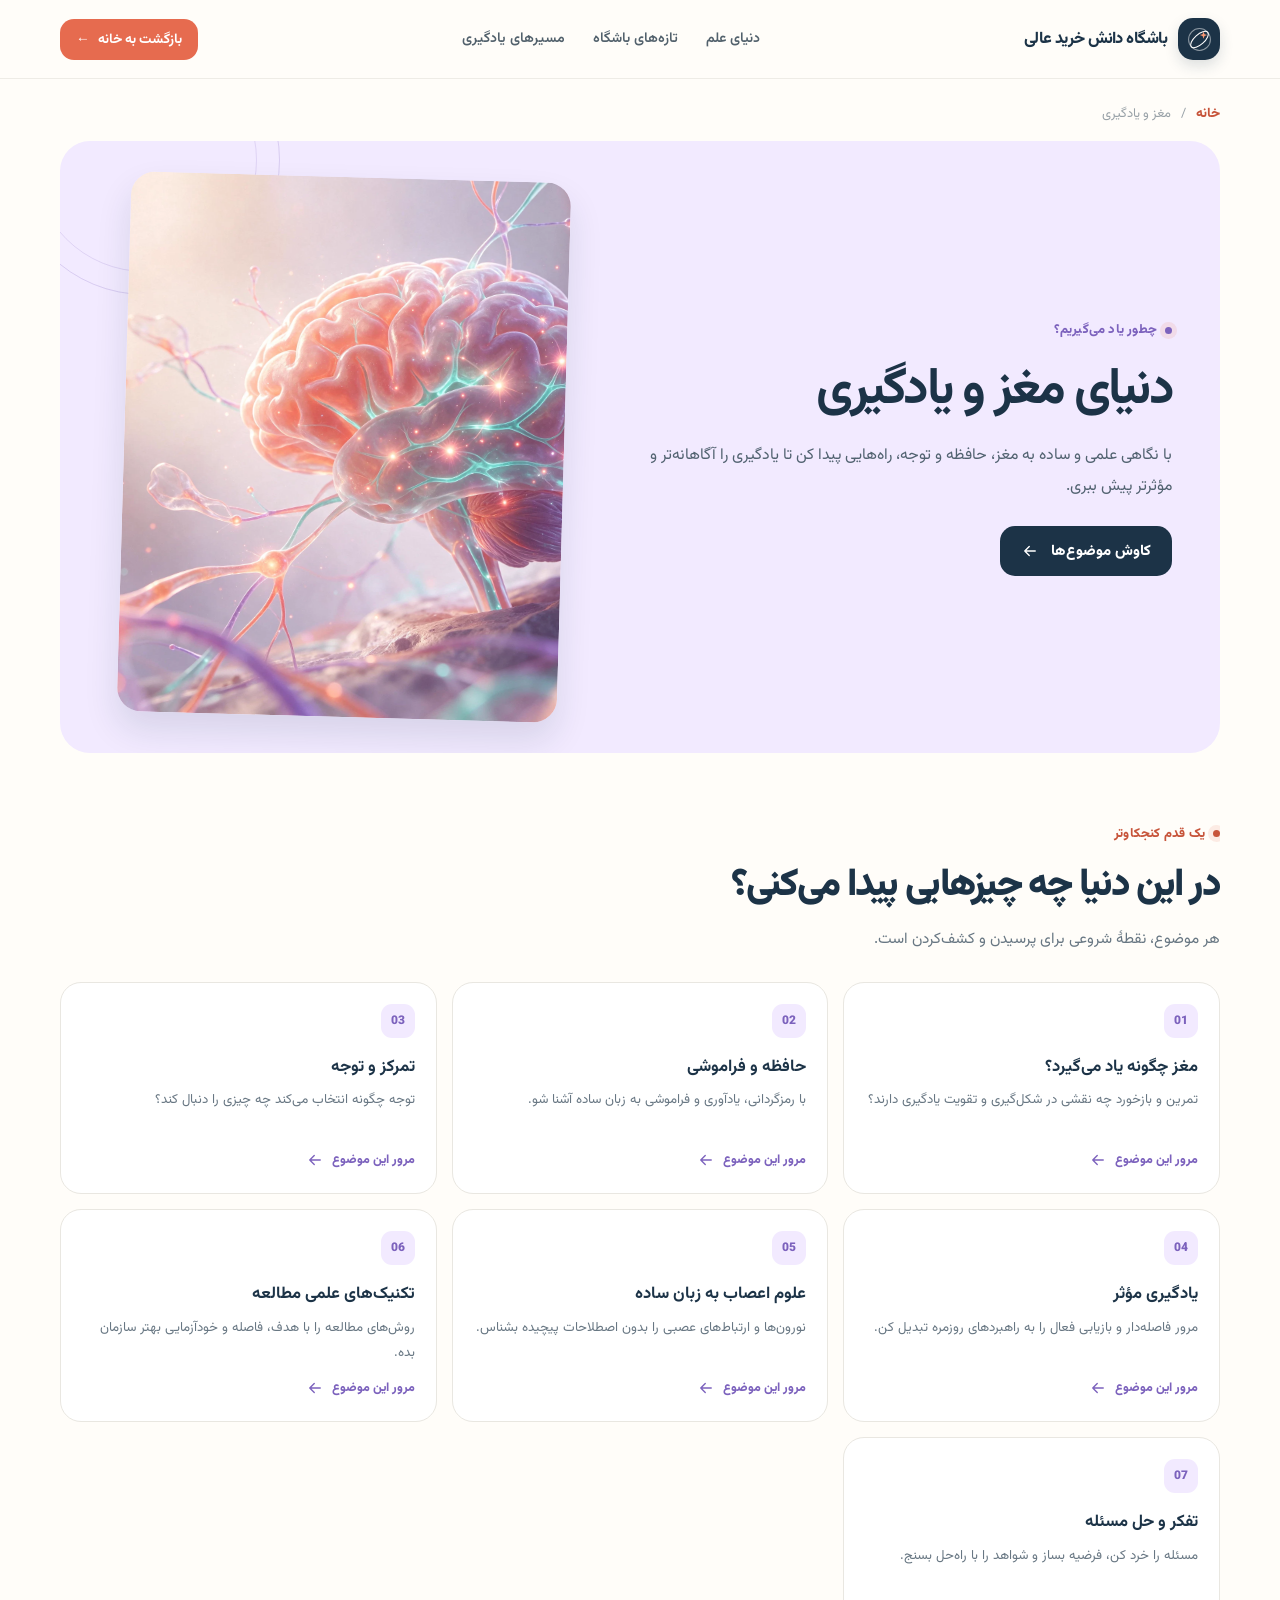
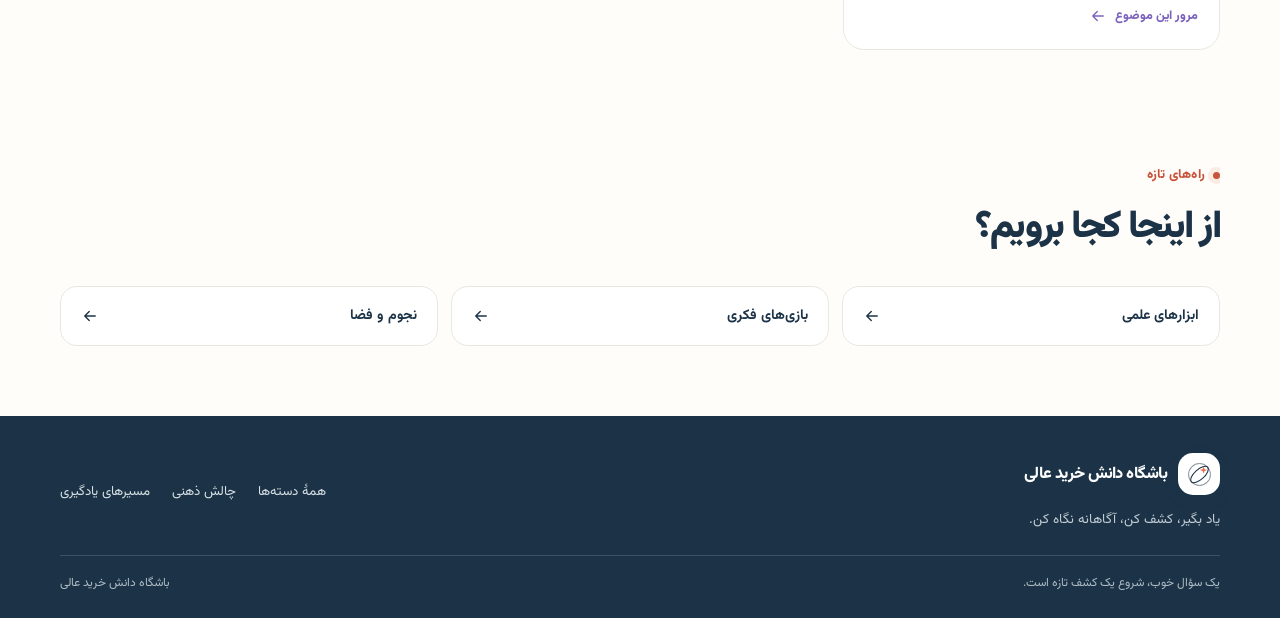
==== categories/brain/index.html @ 3300c73f "Add three educational folders" ====
<!doctype html>
<html lang="fa" dir="rtl"><head><meta charset="utf-8"><meta name="viewport" content="width=device-width, initial-scale=1"><meta name="theme-color" content="#fffdf9"><title>دنیای مغز و یادگیری | باشگاه دانش خرید عالی</title><meta name="description" content="مغز چگونه یاد می‌گیرد؟ در این مسیر با حافظه، تمرکز، علوم اعصاب ساده و روش‌های علمی مطالعه و حل مسئله آشنا شو."><meta name="keywords" content="مغز و یادگیری, حافظه, تمرکز, علوم اعصاب, مطالعه مؤثر"><link rel="canonical" href="https://kharideali.github.io/danesh-club/categories/brain/"><meta property="og:type" content="article"><meta property="og:title" content="دنیای مغز و یادگیری | باشگاه دانش خرید عالی"><meta property="og:description" content="از حافظه و توجه تا راه‌هایی برای یادگیری مؤثرتر."><meta property="og:site_name" content="باشگاه دانش خرید عالی"><meta property="og:url" content="https://kharideali.github.io/danesh-club/categories/brain/"><meta name="twitter:card" content="summary_large_image"><link rel="icon" type="image/svg+xml" href="../../public/favicon.svg"><link rel="preconnect" href="https://fonts.googleapis.com"><link rel="preconnect" href="https://fonts.gstatic.com" crossorigin><link rel="stylesheet" href="../../styles.css"><meta property="og:image" content="https://kharideali.github.io/danesh-club/assets/images/hero-exploration.webp"><meta property="og:image:alt" content="تصویرسازی دنیای علمی و اکتشاف"><meta property="og:image:width" content="1920"><meta property="og:image:height" content="1440"></head>
<body data-page="category" data-category="brain" data-base="../.."><a class="skip-link" href="#main">رفتن به محتوای اصلی</a><header class="site-header"><div class="wrap header-inner"><a class="brand" href="../../" aria-label="صفحهٔ اصلی باشگاه"><span class="brand-mark" aria-hidden="true"><svg viewBox="0 0 40 40" fill="none"><circle cx="20" cy="20" r="16.2" stroke="white" stroke-opacity=".5" stroke-width="1.5"/><ellipse cx="20" cy="20" rx="7.4" ry="16.2" transform="rotate(48 20 20)" stroke="white" stroke-width="1.5"/><path d="m26 8 1.4 4.1 4.1 1.4-4.1 1.4L26 19l-1.4-4.1-4.1-1.4 4.1-1.4L26 8Z" fill="#FF9B75"/></svg></span><span class="brand-name">باشگاه دانش خرید عالی</span></a><button class="menu-toggle" type="button" aria-label="بازکردن منو" aria-expanded="false" aria-controls="primary-nav"><svg viewBox="0 0 24 24" fill="none"><path d="M4 7h16M4 12h16M4 17h16" stroke="currentColor" stroke-width="1.8" stroke-linecap="round"/></svg></button><nav class="primary-nav" id="primary-nav" aria-label="منوی اصلی"><a href="../../#worlds">دنیای علم</a><a href="../../#latest">تازه‌های باشگاه</a><a href="../../#paths">مسیرهای یادگیری</a></nav><a class="header-cta" href="../../#worlds">بازگشت به خانه <span aria-hidden="true">←</span></a></div></header>
<main id="main" class="wrap category-layout"><div id="category-view"><div class="breadcrumbs"><a href="../../" class="text-link">خانه</a><span>/</span><span>دنیای مغز و یادگیری</span></div><section class="category-hero" style="--category-tone:#f2eaff;--category-accent:#7c62bd"><div class="category-copy"><span class="eyebrow">چطور یاد می‌گیریم؟</span><h1>دنیای مغز و یادگیری</h1><p>با نگاهی علمی و ساده به مغز، حافظه و توجه، راه‌هایی پیدا کن تا یادگیری را آگاهانه‌تر و مؤثرتر پیش ببری.</p><a class="button button-dark" href="#topics">کاوش موضوع‌ها <span aria-hidden="true">←</span></a></div><div class="category-art"><img src="../../assets/images/brain-learning.webp" alt="تصویر علمی مغز و ارتباط‌های عصبی" width="720" height="540"></div></section><section class="topic-section" id="topics"><div class="section-title"><span class="eyebrow">موضوع‌های این دنیا</span><h2>به مغزت فرصت پرسیدن بده</h2></div><div class="fallback-topics"><a href="#how-brain-learns">مغز چگونه یاد می‌گیرد؟</a><a href="#memory">حافظه و فراموشی</a><a href="#focus">تمرکز و توجه</a><a href="#effective-learning">یادگیری مؤثر</a><a href="#neuroscience">علوم اعصاب به زبان ساده</a><a href="#study-techniques">تکنیک‌های علمی مطالعه</a><a href="#problem-solving">تفکر و حل مسئله</a></div></section></div></main>
<footer class="footer"><div class="wrap"><div class="footer-main"><div><a class="brand" href="../../"><span class="brand-mark" aria-hidden="true"><svg viewBox="0 0 40 40" fill="none"><circle cx="20" cy="20" r="16.2" stroke="#1c3347" stroke-opacity=".5" stroke-width="1.5"/><ellipse cx="20" cy="20" rx="7.4" ry="16.2" transform="rotate(48 20 20)" stroke="#1c3347" stroke-width="1.5"/><path d="m26 8 1.4 4.1 4.1 1.4-4.1 1.4L26 19l-1.4-4.1-4.1-1.4 4.1-1.4L26 8Z" fill="#e66b4f"/></svg></span><span class="brand-name">باشگاه دانش خرید عالی</span></a><p class="footer-tagline">یاد بگیر، کشف کن، آگاهانه نگاه کن.</p></div><nav class="footer-nav" aria-label="پیوندهای باشگاه"><a href="../../#worlds">همهٔ دسته‌ها</a><a href="../../#challenge">چالش ذهنی</a><a href="../../#paths">مسیرهای یادگیری</a></nav></div><div class="footer-bottom"><span>یک سؤال خوب، شروع یک کشف تازه است.</span><span>باشگاه دانش خرید عالی</span></div></div></footer><script src="../../content.js" defer></script><script src="../../app.js" defer></script></body></html>
---- styles.css ----
@import url('https://fonts.googleapis.com/css2?family=Vazirmatn:wght@400;500;600;700;800;900&display=swap');

:root {
  font-family: 'Vazirmatn', Tahoma, sans-serif;
  color: #1c3347;
  background: #fffdf9;
  font-synthesis: none;
  text-rendering: optimizeLegibility;
  --ink: #1c3347;
  --muted: #687783;
  --paper: #fffdf9;
  --coral: #e66b4f;
  --coral-dark: #c7543a;
  --line: #e9e7e1;
  --soft: #f6f3ed;
  --radius-xl: 34px;
  --radius-lg: 25px;
  --shadow: 0 18px 46px rgba(36, 50, 61, .08);
}
* { box-sizing: border-box; }
html { scroll-behavior: smooth; scroll-padding-top: 96px; }
body { margin: 0; min-width: 320px; direction: rtl; background: var(--paper); color: var(--ink); font-family: 'Vazirmatn', Tahoma, sans-serif; }
body, button, a { -webkit-tap-highlight-color: transparent; }
a { color: inherit; text-decoration: none; }
button { font: inherit; }
img { display: block; max-width: 100%; }
svg { width: 1.1em; height: 1.1em; }
:focus-visible { outline: 3px solid #3175a8; outline-offset: 4px; border-radius: 7px; }
.skip-link { position: absolute; z-index: 50; top: 8px; right: 8px; padding: 10px 16px; transform: translateY(-150%); color: white; background: var(--ink); border-radius: 12px; }
.skip-link:focus { transform: translateY(0); }
.wrap { width: min(1160px, calc(100% - 48px)); margin-inline: auto; }
.site-header { position: sticky; z-index: 30; top: 0; border-bottom: 1px solid rgba(233, 231, 225, .75); background: rgba(255, 253, 249, .92); backdrop-filter: blur(16px); }
.header-inner { height: 78px; display: flex; align-items: center; justify-content: space-between; gap: 28px; }
.brand { display: inline-flex; align-items: center; gap: 11px; font-weight: 800; letter-spacing: -.035em; white-space: nowrap; }
.brand-name { font-size: 1.02rem; }
.brand-mark { width: 42px; height: 42px; flex: 0 0 42px; display: grid; place-items: center; color: white; background: var(--ink); border-radius: 15px; box-shadow: 0 6px 14px rgba(28, 51, 71, .15); }
.brand-mark svg { width: 27px; height: 27px; }
.primary-nav { display: flex; align-items: center; gap: clamp(16px, 2.2vw, 31px); color: #52616c; font-size: .88rem; font-weight: 600; }
.primary-nav a { transition: color .18s ease; }
.primary-nav a:hover { color: var(--coral-dark); }
.header-cta { display: inline-flex; align-items: center; gap: 8px; padding: 10px 16px; color: white; background: var(--coral); border-radius: 14px; font-size: .86rem; font-weight: 700; transition: background .2s ease, transform .2s ease; }
.header-cta:hover { background: var(--coral-dark); transform: translateY(-2px); }
.menu-toggle { display: none; width: 43px; height: 43px; border: 1px solid var(--line); border-radius: 14px; color: var(--ink); background: white; cursor: pointer; }
.menu-toggle svg { width: 22px; height: 22px; }
main { overflow: clip; }
.hero { position: relative; display: grid; grid-template-columns: 1.05fr .95fr; align-items: center; min-height: 510px; margin-top: 28px; overflow: hidden; border-radius: var(--radius-xl); background: #f9eee6; isolation: isolate; }
.hero-copy { position: relative; z-index: 2; padding: 66px 68px 72px 22px; }
.eyebrow { display: inline-flex; align-items: center; gap: 8px; color: var(--coral-dark); font-size: .81rem; font-weight: 800; letter-spacing: .015em; }
.eyebrow::before { content: ''; width: 7px; height: 7px; background: currentColor; border-radius: 50%; box-shadow: 0 0 0 5px rgba(230, 107, 79, .12); }
.hero h1 { max-width: 570px; margin: 19px 0 17px; font-size: clamp(2.6rem, 5vw, 4.5rem); line-height: 1.3; letter-spacing: -.055em; font-weight: 900; }
.hero h1 span { color: var(--coral-dark); white-space: nowrap; }
.hero-copy > p { max-width: 510px; margin: 0; color: #596b76; font-size: 1.07rem; line-height: 2.05; }
.hero-actions { display: flex; flex-wrap: wrap; align-items: center; gap: 18px; margin-top: 29px; }
.button { display: inline-flex; align-items: center; justify-content: center; gap: 12px; min-height: 50px; padding: 0 21px; border: 0; border-radius: 15px; cursor: pointer; font-weight: 800; font-size: .93rem; transition: background .2s ease, transform .2s ease, box-shadow .2s ease; }
.button:hover { transform: translateY(-2px); }
.button-primary { color: white; background: var(--coral); box-shadow: 0 9px 19px rgba(230, 107, 79, .2); }
.button-primary:hover { background: var(--coral-dark); box-shadow: 0 12px 22px rgba(230, 107, 79, .24); }
.button-dark { color: white; background: var(--ink); }
.button-dark:hover { background: #2b4c67; }
.button svg, .text-link svg, .header-cta svg, .guide-go svg, .related-link svg { width: 18px; height: 18px; }
.plain-link { display: inline-flex; align-items: center; gap: 8px; color: var(--ink); font-size: .9rem; font-weight: 700; }
.plain-link:hover { color: var(--coral-dark); }
.hero-visual { position: relative; align-self: stretch; min-height: 450px; display: grid; place-items: center; }
.hero-image-wrap { position: relative; z-index: 1; width: min(94%, 535px); border-radius: 30px; overflow: hidden; transform: rotate(-2deg); box-shadow: 0 24px 46px rgba(58, 48, 43, .15); }
.hero-image-wrap img { width: 100%; aspect-ratio: 4 / 3; object-fit: cover; }
.hero-halo { position: absolute; width: 350px; height: 350px; border: 1px solid rgba(230, 107, 79, .24); border-radius: 50%; top: 11%; right: 16%; }
.hero-halo::after { content: ''; position: absolute; inset: 28px; border: 1px dashed rgba(230, 107, 79, .24); border-radius: 50%; }
.hero-note { position: absolute; z-index: 3; padding: 11px 15px; border: 1px solid rgba(28, 51, 71, .05); border-radius: 14px; background: white; box-shadow: 0 10px 24px rgba(28, 51, 71, .1); color: var(--ink); font-size: .78rem; font-weight: 800; }
.hero-note-one { top: 13%; right: 7%; transform: rotate(4deg); }
.hero-note-two { bottom: 12%; left: 3%; transform: rotate(-4deg); }
.hero-note-mark { display: inline-grid; width: 20px; height: 20px; place-items: center; margin-left: 7px; border-radius: 7px; color: var(--coral-dark); background: #fff0e9; vertical-align: middle; }
.audience-strip { display: flex; align-items: center; justify-content: center; flex-wrap: wrap; gap: 12px 30px; padding: 23px 12px; color: #63727b; font-size: .83rem; }
.audience-strip strong { color: var(--ink); }
.audience-item { display: inline-flex; align-items: center; gap: 9px; }
.audience-dot { width: 8px; height: 8px; border-radius: 50%; background: var(--coral); }
.section { padding: 74px 0; }
.section-head { display: flex; align-items: end; justify-content: space-between; gap: 28px; margin-bottom: 31px; }
.section-head h2, .section-title h2 { margin: 11px 0 0; font-size: clamp(1.75rem, 3vw, 2.55rem); letter-spacing: -.045em; line-height: 1.55; font-weight: 900; }
.section-head p, .section-title > p { margin: 8px 0 0; color: var(--muted); font-size: .96rem; line-height: 1.9; }
.section-link { display: inline-flex; align-items: center; gap: 8px; padding-bottom: 6px; color: var(--coral-dark); font-size: .88rem; font-weight: 800; white-space: nowrap; }
.worlds-grid { display: grid; grid-template-columns: repeat(6, minmax(0, 1fr)); gap: 19px; }
.world-card { --tone: #f4f0e8; --accent: #e66b4f; position: relative; grid-column: span 2; display: flex; flex-direction: column; min-width: 0; overflow: hidden; border: 1px solid rgba(28, 51, 71, .075); border-radius: var(--radius-lg); background: white; box-shadow: 0 10px 30px rgba(28, 51, 71, .035); transition: transform .25s ease, box-shadow .25s ease, border-color .25s ease; }
.world-card:nth-child(4), .world-card:nth-child(5) { grid-column: span 3; }
.world-card:hover { transform: translateY(-6px); border-color: color-mix(in srgb, var(--accent) 40%, white); box-shadow: 0 20px 44px rgba(28, 51, 71, .1); }
.world-image { position: relative; overflow: hidden; background: var(--tone); }
.world-image img { width: 100%; aspect-ratio: 1.72 / 1; object-fit: cover; transition: transform .45s cubic-bezier(.2,.8,.2,1); }
.world-card:hover .world-image img { transform: scale(1.035); }
.world-image::after { content: ''; position: absolute; inset: 0; background: linear-gradient(180deg, transparent 70%, rgba(20, 35, 48, .12)); pointer-events: none; }
.world-body { display: flex; flex: 1; flex-direction: column; padding: 22px 23px 20px; }
.card-kicker { color: var(--accent); font-size: .77rem; font-weight: 800; }
.world-body h3 { margin: 8px 0 8px; font-size: 1.23rem; line-height: 1.5; letter-spacing: -.02em; }
.world-body p { margin: 0; color: var(--muted); font-size: .9rem; line-height: 1.9; }
.world-enter { display: flex; align-items: center; justify-content: space-between; gap: 10px; margin-top: auto; padding-top: 21px; color: var(--accent); font-size: .85rem; font-weight: 800; }
.world-enter svg { width: 18px; height: 18px; transition: transform .2s ease; }
.world-card:hover .world-enter svg { transform: translateX(-4px); }
.news-section { background: #f7f5ef; }
.news-grid { display: grid; grid-template-columns: repeat(3, minmax(0, 1fr)); gap: 18px; }
.news-card { display: flex; flex-direction: column; min-height: 235px; padding: 24px; border: 1px solid #ece9e1; border-radius: 22px; background: white; transition: transform .22s ease, box-shadow .22s ease; }
.news-card:hover { transform: translateY(-4px); box-shadow: var(--shadow); }
.news-meta { display: flex; align-items: center; justify-content: space-between; gap: 10px; color: var(--muted); font-size: .75rem; }
.news-type { padding: 6px 10px; border-radius: 9px; color: var(--coral-dark); background: #fff0e9; font-weight: 800; }
.news-card h3 { margin: 19px 0 8px; font-size: 1.18rem; line-height: 1.5; }
.news-card p { margin: 0; color: var(--muted); font-size: .87rem; line-height: 1.9; }
.news-card .text-link { margin-top: auto; padding-top: 21px; }
.text-link { display: inline-flex; align-items: center; gap: 8px; color: var(--coral-dark); font-size: .84rem; font-weight: 800; }
.text-link:hover { text-decoration: underline; text-underline-offset: 4px; }
.discover-grid { display: grid; grid-template-columns: 1.15fr .85fr; gap: 19px; }
.discover-feature { position: relative; display: flex; min-height: 310px; flex-direction: column; justify-content: end; overflow: hidden; padding: 31px; border-radius: var(--radius-lg); background: #e8edff; }
.discover-feature::before, .discover-feature::after { content: ''; position: absolute; border: 1px solid rgba(81, 103, 189, .15); border-radius: 50%; pointer-events: none; }
.discover-feature::before { width: 260px; height: 260px; top: -70px; left: -50px; }
.discover-feature::after { width: 190px; height: 190px; top: -34px; left: -15px; }
.discover-feature > * { position: relative; z-index: 1; }
.discover-feature h3 { max-width: 470px; margin: 13px 0 9px; font-size: 1.55rem; line-height: 1.55; }
.discover-feature p { max-width: 450px; margin: 0; color: #536176; line-height: 1.9; }
.discover-feature .text-link { margin-top: 23px; }
.discover-list { display: grid; gap: 14px; }
.discover-item { display: flex; align-items: center; gap: 17px; padding: 18px; border: 1px solid var(--line); border-radius: 20px; background: white; transition: transform .2s ease, border-color .2s ease; }
.discover-item:hover { transform: translateX(-4px); border-color: #d4dce7; }
.discover-icon { width: 48px; height: 48px; flex: 0 0 48px; display: grid; place-items: center; border-radius: 15px; color: var(--coral-dark); background: #fff0e9; }
.discover-icon svg { width: 23px; height: 23px; }
.discover-copy { flex: 1; }
.discover-copy strong { display: block; font-size: .95rem; }
.discover-copy span { display: block; margin-top: 3px; color: var(--muted); font-size: .8rem; }
.discover-arrow { color: #83909a; }
.facts-section { padding: 65px 0 77px; background: #fbf9f5; }
.facts-grid { display: grid; grid-template-columns: repeat(3, minmax(0, 1fr)); gap: 16px; }
.fact-card { min-height: 220px; padding: 23px; border-radius: 22px; background: var(--fact-tone, white); }
.fact-tag { display: inline-flex; padding: 6px 11px; border-radius: 10px; color: var(--fact-accent, var(--coral-dark)); background: rgba(255,255,255,.75); font-size: .75rem; font-weight: 800; }
.fact-card h3 { margin: 18px 0 8px; font-size: 1.12rem; }
.fact-card p { margin: 0; color: #536271; font-size: .87rem; line-height: 1.95; }
.challenge-section { padding: 80px 0; }
.challenge-box { position: relative; display: grid; grid-template-columns: 1fr auto; align-items: center; gap: 30px; padding: 40px 45px; overflow: hidden; border-radius: var(--radius-xl); background: #fff1cd; }
.challenge-box::after { content: '?'; position: absolute; left: 6%; top: -38px; color: rgba(195, 137, 38, .09); font-family: Georgia, serif; font-size: 260px; font-weight: 700; line-height: 1; pointer-events: none; }
.challenge-copy { position: relative; z-index: 1; max-width: 690px; }
.challenge-copy h2 { margin: 13px 0; font-size: clamp(1.65rem, 3vw, 2.5rem); line-height: 1.45; }
.challenge-copy p { margin: 0; color: #695a3b; line-height: 2; }
.challenge-answer { margin-top: 18px; padding: 13px 16px; border-right: 3px solid #cf8b20; border-radius: 8px 13px 13px 8px; background: rgba(255,255,255,.64); color: #5c4a2c; line-height: 1.9; }
.challenge-answer[hidden] { display: none; }
.challenge-box > .button { position: relative; z-index: 2; min-width: 150px; color: #634914; background: #fff; box-shadow: 0 6px 15px rgba(122, 89, 27, .08); }
.challenge-box > .button:hover { background: #fff9e9; }
.paths-section { padding: 65px 0 86px; background: #f1f6f3; }
.paths-grid { display: grid; grid-template-columns: repeat(3, minmax(0, 1fr)); gap: 17px; }
.path-card { position: relative; display: flex; min-height: 230px; flex-direction: column; padding: 23px; border: 1px solid rgba(28, 51, 71, .07); border-radius: 22px; background: white; transition: transform .22s ease, box-shadow .22s ease; }
.path-card:hover { transform: translateY(-5px); box-shadow: var(--shadow); }
.path-level { display: flex; align-items: center; justify-content: space-between; color: #43846a; font-size: .79rem; font-weight: 800; }
.path-level span:last-child { padding: 5px 9px; border-radius: 9px; background: #e6f6ee; }
.path-card h3 { margin: 19px 0 7px; font-size: 1.16rem; }
.path-card p { margin: 0; color: var(--muted); font-size: .87rem; line-height: 1.9; }
.path-steps { display: flex; align-items: center; gap: 7px; margin-top: auto; padding-top: 22px; color: #43846a; font-size: .78rem; font-weight: 700; }
.path-steps i { width: 5px; height: 5px; border-radius: 50%; background: #9bc9ae; }
.path-steps svg { width: 16px; height: 16px; margin-right: auto; }
.footer { padding: 37px 0 26px; color: white; background: #1c3347; }
.footer-main { display: flex; align-items: center; justify-content: space-between; gap: 25px; padding-bottom: 25px; border-bottom: 1px solid rgba(255,255,255,.14); }
.footer .brand-mark { color: var(--ink); background: white; }
.footer-tagline { margin: 12px 0 0; color: #c1ccd4; font-size: .84rem; }
.footer-nav { display: flex; flex-wrap: wrap; gap: 15px 22px; color: #d7e0e5; font-size: .83rem; }
.footer-nav a:hover { color: #ffd2c2; }
.footer-bottom { display: flex; justify-content: space-between; gap: 18px; padding-top: 18px; color: #aebcc5; font-size: .75rem; }
/* Category pages */
.category-layout { min-height: 70vh; padding-bottom: 70px; }
.breadcrumbs { display: flex; align-items: center; gap: 10px; padding: 24px 0 17px; color: #98a1a7; font-size: .81rem; }
.category-hero { position: relative; display: grid; grid-template-columns: 1.05fr .95fr; min-height: 355px; align-items: center; gap: 25px; padding: 36px 48px 36px 34px; overflow: hidden; border-radius: 30px; background: var(--category-tone); isolation: isolate; }
.category-copy { position: relative; z-index: 2; }
.category-copy .eyebrow { color: var(--category-accent); }
.category-copy h1 { margin: 12px 0 13px; font-size: clamp(2rem, 4vw, 3.35rem); line-height: 1.4; letter-spacing: -.05em; }
.category-copy > p { max-width: 580px; margin: 0; color: #516270; font-size: .99rem; line-height: 2; }
.category-copy .button { margin-top: 23px; }
.category-art { position: relative; z-index: 1; justify-self: center; width: min(100%, 440px); overflow: hidden; border-radius: 24px; box-shadow: 0 18px 34px rgba(28, 51, 71, .12); transform: rotate(1.6deg); }
.category-art img { width: 100%; aspect-ratio: 4 / 3; object-fit: cover; }
.category-orbit { position: absolute; z-index: -1; width: 270px; height: 270px; top: -116px; left: -50px; border: 1px solid color-mix(in srgb, var(--category-accent) 22%, transparent); border-radius: 50%; }
.category-orbit::after { content: ''; position: absolute; inset: 22px; border: 1px solid color-mix(in srgb, var(--category-accent) 17%, transparent); border-radius: inherit; }
.topic-section { padding: 68px 0 55px; }
.section-title { margin-bottom: 28px; }
.section-title .eyebrow { color: var(--coral-dark); }
.topic-grid { display: grid; grid-template-columns: repeat(3, minmax(0, 1fr)); gap: 15px; }
.topic-card { min-height: 211px; padding: 21px; border: 1px solid var(--line); border-radius: 21px; background: white; scroll-margin-top: 105px; transition: transform .2s ease, border-color .2s ease, box-shadow .2s ease; }
.topic-card:hover { transform: translateY(-3px); border-color: var(--category-accent, var(--coral)); box-shadow: 0 12px 28px rgba(28, 51, 71, .06); }
.topic-number { display: inline-grid; width: 34px; height: 34px; place-items: center; border-radius: 11px; color: var(--category-accent, var(--coral-dark)); background: var(--category-tone, #fff0e9); font-size: .75rem; font-weight: 900; direction: ltr; }
.topic-card h3 { margin: 16px 0 7px; font-size: 1.04rem; line-height: 1.6; }
.topic-card p { min-height: 51px; margin: 0; color: var(--muted); font-size: .83rem; line-height: 1.9; }
.topic-card .text-link { margin-top: 12px; color: var(--category-accent, var(--coral-dark)); font-size: .78rem; }
.guide-panel { padding: 35px; border-radius: 25px; background: #f7f5ef; }
.guide-grid { display: grid; grid-template-columns: repeat(2, minmax(0, 1fr)); gap: 14px; }
.guide-card { display: flex; align-items: center; gap: 14px; min-width: 0; padding: 17px; border: 1px solid #e9e5db; border-radius: 18px; background: white; transition: transform .2s ease, box-shadow .2s ease; }
.guide-card:hover { transform: translateY(-3px); box-shadow: 0 12px 28px rgba(28, 51, 71, .07); }
.guide-mark { display: grid; width: 43px; height: 43px; flex: 0 0 43px; place-items: center; border-radius: 14px; color: var(--coral-dark); background: #fff0e9; }
.guide-card strong, .guide-card small { display: block; }
.guide-card strong { font-size: .91rem; }
.guide-card small { margin-top: 4px; color: var(--muted); font-size: .74rem; line-height: 1.7; }
.guide-go { display: inline-flex; align-items: center; gap: 5px; margin-right: auto; color: var(--coral-dark); font-size: .75rem; font-weight: 800; white-space: nowrap; }
.related-section { padding-top: 58px; }
.related-list { display: grid; grid-template-columns: repeat(3, minmax(0, 1fr)); gap: 13px; }
.related-link { display: flex; align-items: center; justify-content: space-between; padding: 18px 20px; border: 1px solid var(--line); border-radius: 17px; background: white; font-size: .88rem; font-weight: 700; transition: border-color .2s ease, color .2s ease; }
.related-link:hover { border-color: #e4a18d; color: var(--coral-dark); }
.fallback-topics { display: grid; grid-template-columns: repeat(2, minmax(0, 1fr)); gap: 8px 24px; padding: 16px 18px; border-radius: 18px; background: rgba(255,255,255,.6); }
.fallback-topics a { padding: 9px 0; color: #425462; font-size: .88rem; }
.fallback-topics a::before { content: '•'; margin-left: 8px; color: var(--coral); }

@media (max-width: 920px) {
  .primary-nav { gap: 15px; }
  .header-cta { display: none; }
  .hero { grid-template-columns: 1fr 1fr; min-height: 455px; }
  .hero-copy { padding: 48px 36px 48px 8px; }
  .hero-visual { min-height: 390px; }
  .hero-note-one { right: -1%; }
  .hero-note-two { left: -3%; }
  .topic-grid { grid-template-columns: repeat(2, minmax(0, 1fr)); }
  .worlds-grid { gap: 14px; }
  .world-body { padding: 19px; }
}
@media (max-width: 700px) {
  .wrap { width: min(100% - 32px, 540px); }
  .header-inner { height: 68px; gap: 12px; }
  .brand-name { font-size: .89rem; }
  .brand-mark { width: 39px; height: 39px; flex-basis: 39px; border-radius: 14px; }
  .menu-toggle { display: grid; place-items: center; }
  .primary-nav { position: absolute; display: none; top: calc(100% + 7px); right: 16px; left: 16px; align-items: stretch; gap: 0; padding: 10px; border: 1px solid var(--line); border-radius: 19px; background: var(--paper); box-shadow: 0 16px 36px rgba(28, 51, 71, .13); }
  .primary-nav.is-open { display: flex; flex-direction: column; }
  .primary-nav a { padding: 13px 12px; border-radius: 12px; }
  .primary-nav a:hover { background: var(--soft); }
  .hero { display: flex; flex-direction: column; align-items: stretch; min-height: auto; margin-top: 16px; border-radius: 26px; }
  .hero-copy { padding: 36px 24px 13px; }
  .hero h1 { margin: 15px 0 10px; font-size: clamp(2.15rem, 10vw, 3.15rem); line-height: 1.36; }
  .hero-copy > p { font-size: .94rem; line-height: 1.95; }
  .hero-actions { gap: 12px; margin-top: 21px; }
  .button { min-height: 47px; padding-inline: 17px; font-size: .86rem; }
  .plain-link { font-size: .82rem; }
  .hero-visual { min-height: 270px; margin: 0 14px 17px; }
  .hero-image-wrap { width: 78%; border-radius: 22px; }
  .hero-halo { width: 230px; height: 230px; top: 6%; right: 11%; }
  .hero-note { padding: 9px 11px; font-size: .68rem; }
  .hero-note-one { top: 4%; right: 1%; }
  .hero-note-two { bottom: 4%; left: 0; }
  .audience-strip { justify-content: flex-start; gap: 12px 17px; padding: 20px 3px; font-size: .74rem; }
  .section { padding: 51px 0; }
  .section-head { align-items: flex-start; flex-direction: column; gap: 13px; margin-bottom: 22px; }
  .section-head h2, .section-title h2 { font-size: 1.76rem; }
  .section-head p, .section-title > p { font-size: .88rem; }
  .worlds-grid { grid-template-columns: repeat(2, minmax(0, 1fr)); gap: 12px; }
  .world-card, .world-card:nth-child(4), .world-card:nth-child(5) { grid-column: span 1; border-radius: 19px; }
  .world-card:first-child { grid-column: span 2; }
  .world-image img { aspect-ratio: 1.4 / 1; }
  .world-card:first-child .world-image img { aspect-ratio: 1.95 / 1; }
  .world-body { padding: 15px; }
  .world-body h3 { font-size: 1rem; }
  .world-body p { font-size: .79rem; line-height: 1.8; }
  .world-enter { padding-top: 15px; font-size: .74rem; }
  .card-kicker { font-size: .7rem; }
  .news-grid { grid-template-columns: 1fr; gap: 11px; }
  .news-card { min-height: 205px; padding: 20px; }
  .news-card h3 { margin-top: 14px; font-size: 1.08rem; }
  .discover-grid { grid-template-columns: 1fr; }
  .discover-feature { min-height: 270px; padding: 25px; }
  .facts-section { padding: 50px 0; }
  .facts-grid { grid-template-columns: 1fr; gap: 11px; }
  .fact-card { min-height: auto; padding: 20px; }
  .fact-card h3 { margin-top: 14px; }
  .challenge-section { padding: 55px 0; }
  .challenge-box { grid-template-columns: 1fr; gap: 22px; padding: 26px 23px; border-radius: 25px; }
  .challenge-copy h2 { font-size: 1.65rem; }
  .challenge-box > .button { justify-self: start; }
  .paths-section { padding: 50px 0; }
  .paths-grid { grid-template-columns: 1fr; }
  .path-card { min-height: 205px; }
  .footer-main, .footer-bottom { align-items: flex-start; flex-direction: column; }
  .footer-nav { gap: 12px 17px; }
  .footer-bottom { gap: 7px; }
  .breadcrumbs { padding: 19px 0 14px; }
  .category-hero { grid-template-columns: 1fr; gap: 20px; padding: 28px 24px 22px; border-radius: 25px; }
  .category-copy h1 { font-size: 2.15rem; }
  .category-copy > p { font-size: .9rem; }
  .category-art { width: 83%; }
  .topic-section { padding: 51px 0 38px; }
  .topic-grid { grid-template-columns: 1fr; gap: 11px; }
  .topic-card { min-height: 0; padding: 19px; }
  .topic-card p { min-height: 0; }
  .guide-panel { padding: 23px 17px; }
  .guide-grid { grid-template-columns: 1fr; }
  .guide-card { align-items: flex-start; flex-wrap: wrap; }
  .guide-go { width: 100%; margin-right: 57px; }
  .related-section { padding-top: 45px; }
  .related-list { grid-template-columns: 1fr; }
  .fallback-topics { grid-template-columns: 1fr; }
}
@media (max-width: 390px) {
  .wrap { width: calc(100% - 26px); }
  .brand-name { font-size: .82rem; }
  .hero-copy { padding-inline: 19px; }
  .hero h1 { font-size: 2.02rem; }
  .world-body { padding: 13px; }
  .world-body h3 { font-size: .94rem; }
  .world-body p { font-size: .75rem; }
  .world-enter { font-size: .68rem; }
}
@media (prefers-reduced-motion: reduce) {
  html { scroll-behavior: auto; }
  *, *::before, *::after { animation-duration: .01ms !important; animation-iteration-count: 1 !important; scroll-behavior: auto !important; transition-duration: .01ms !important; }
}
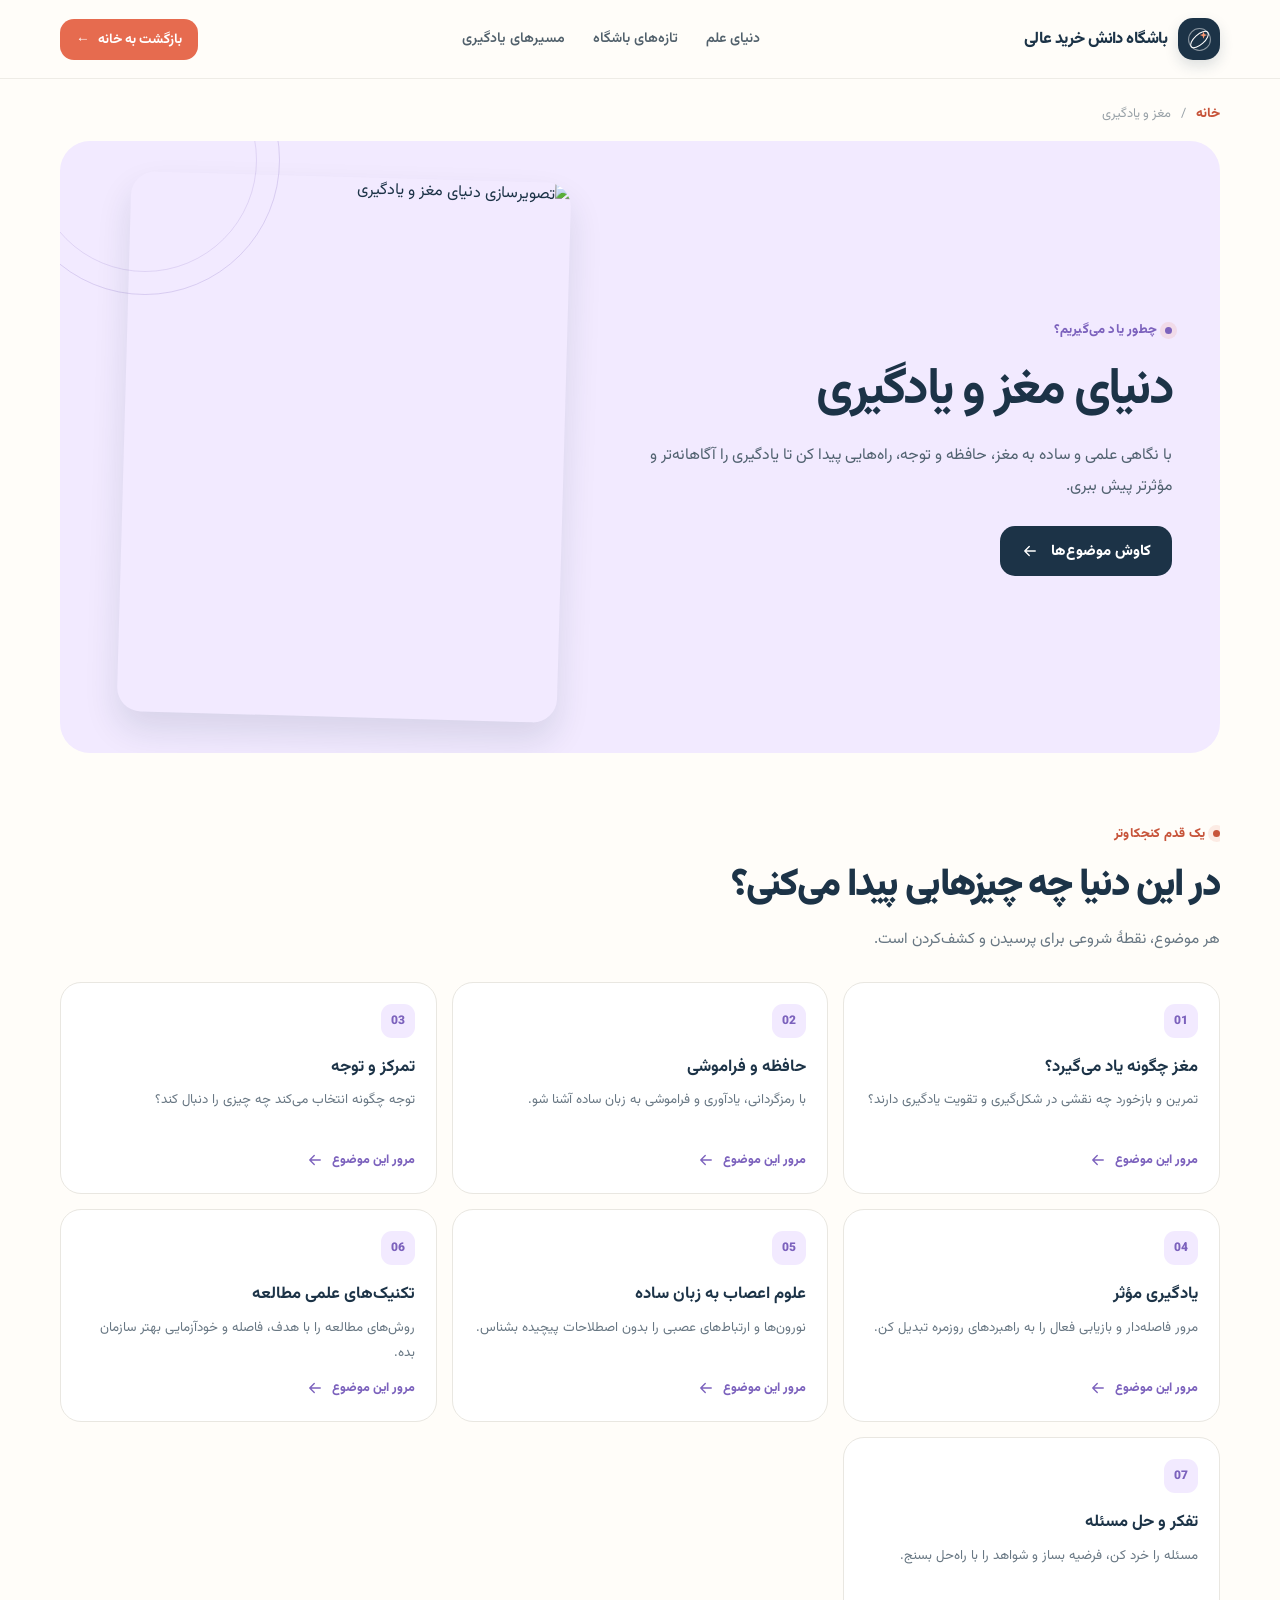
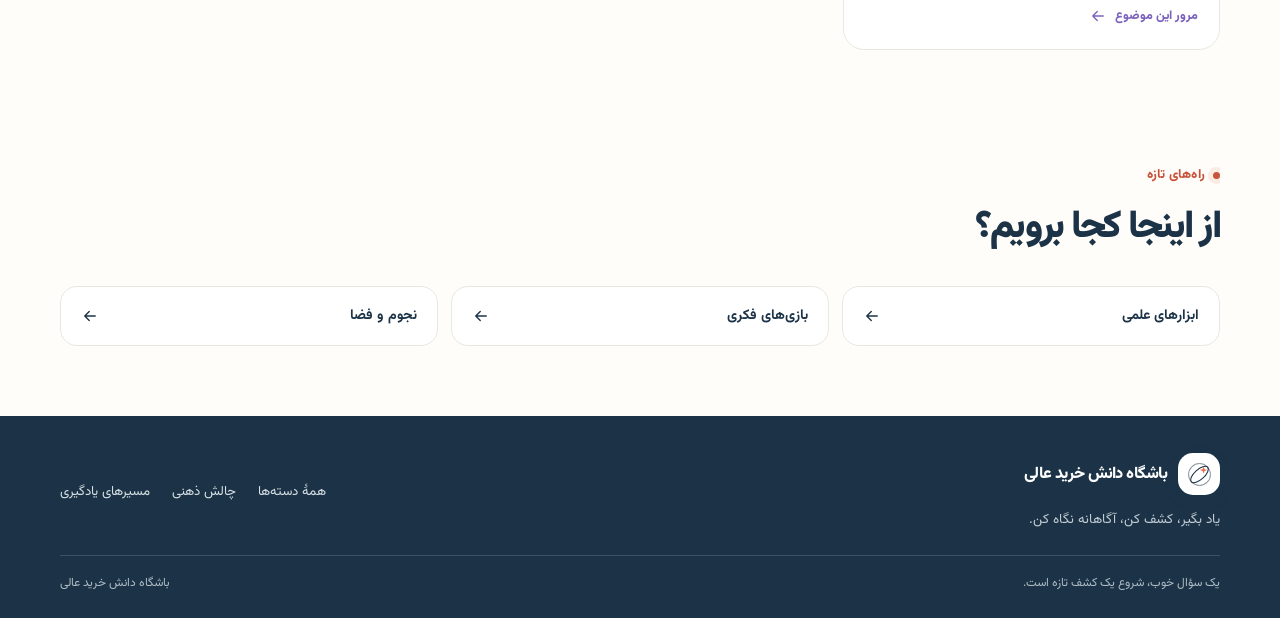
==== commit 8cc68131: "Fix image delivery via jsDelivr" ====
--- a/categories/brain/index.html
+++ b/categories/brain/index.html
@@ -1,5 +1,5 @@
 <!doctype html>
-<html lang="fa" dir="rtl"><head><meta charset="utf-8"><meta name="viewport" content="width=device-width, initial-scale=1"><meta name="theme-color" content="#fffdf9"><title>دنیای مغز و یادگیری | باشگاه دانش خرید عالی</title><meta name="description" content="مغز چگونه یاد می‌گیرد؟ در این مسیر با حافظه، تمرکز، علوم اعصاب ساده و روش‌های علمی مطالعه و حل مسئله آشنا شو."><meta name="keywords" content="مغز و یادگیری, حافظه, تمرکز, علوم اعصاب, مطالعه مؤثر"><link rel="canonical" href="https://kharideali.github.io/danesh-club/categories/brain/"><meta property="og:type" content="article"><meta property="og:title" content="دنیای مغز و یادگیری | باشگاه دانش خرید عالی"><meta property="og:description" content="از حافظه و توجه تا راه‌هایی برای یادگیری مؤثرتر."><meta property="og:site_name" content="باشگاه دانش خرید عالی"><meta property="og:url" content="https://kharideali.github.io/danesh-club/categories/brain/"><meta name="twitter:card" content="summary_large_image"><link rel="icon" type="image/svg+xml" href="../../public/favicon.svg"><link rel="preconnect" href="https://fonts.googleapis.com"><link rel="preconnect" href="https://fonts.gstatic.com" crossorigin><link rel="stylesheet" href="../../styles.css"><meta property="og:image" content="https://kharideali.github.io/danesh-club/assets/images/hero-exploration.webp"><meta property="og:image:alt" content="تصویرسازی دنیای علمی و اکتشاف"><meta property="og:image:width" content="1920"><meta property="og:image:height" content="1440"></head>
+<html lang="fa" dir="rtl"><head><meta charset="utf-8"><meta name="viewport" content="width=device-width, initial-scale=1"><meta name="theme-color" content="#fffdf9"><title>دنیای مغز و یادگیری | باشگاه دانش خرید عالی</title><meta name="description" content="مغز چگونه یاد می‌گیرد؟ در این مسیر با حافظه، تمرکز، علوم اعصاب ساده و روش‌های علمی مطالعه و حل مسئله آشنا شو."><meta name="keywords" content="مغز و یادگیری, حافظه, تمرکز, علوم اعصاب, مطالعه مؤثر"><link rel="canonical" href="https://kharideali.github.io/danesh-club/categories/brain/"><meta property="og:type" content="article"><meta property="og:title" content="دنیای مغز و یادگیری | باشگاه دانش خرید عالی"><meta property="og:description" content="از حافظه و توجه تا راه‌هایی برای یادگیری مؤثرتر."><meta property="og:site_name" content="باشگاه دانش خرید عالی"><meta property="og:url" content="https://kharideali.github.io/danesh-club/categories/brain/"><meta name="twitter:card" content="summary_large_image"><link rel="icon" type="image/svg+xml" href="../../public/favicon.svg"><link rel="preconnect" href="https://fonts.googleapis.com"><link rel="preconnect" href="https://fonts.gstatic.com" crossorigin><link rel="stylesheet" href="../../styles.css"><meta property="og:image" content="https://cdn.jsdelivr.net/gh/Kharideali/danesh-club@main/assets/images/hero-exploration.webp"><meta property="og:image:alt" content="تصویرسازی دنیای علمی و اکتشاف"><meta property="og:image:width" content="1920"><meta property="og:image:height" content="1440"></head>
 <body data-page="category" data-category="brain" data-base="../.."><a class="skip-link" href="#main">رفتن به محتوای اصلی</a><header class="site-header"><div class="wrap header-inner"><a class="brand" href="../../" aria-label="صفحهٔ اصلی باشگاه"><span class="brand-mark" aria-hidden="true"><svg viewBox="0 0 40 40" fill="none"><circle cx="20" cy="20" r="16.2" stroke="white" stroke-opacity=".5" stroke-width="1.5"/><ellipse cx="20" cy="20" rx="7.4" ry="16.2" transform="rotate(48 20 20)" stroke="white" stroke-width="1.5"/><path d="m26 8 1.4 4.1 4.1 1.4-4.1 1.4L26 19l-1.4-4.1-4.1-1.4 4.1-1.4L26 8Z" fill="#FF9B75"/></svg></span><span class="brand-name">باشگاه دانش خرید عالی</span></a><button class="menu-toggle" type="button" aria-label="بازکردن منو" aria-expanded="false" aria-controls="primary-nav"><svg viewBox="0 0 24 24" fill="none"><path d="M4 7h16M4 12h16M4 17h16" stroke="currentColor" stroke-width="1.8" stroke-linecap="round"/></svg></button><nav class="primary-nav" id="primary-nav" aria-label="منوی اصلی"><a href="../../#worlds">دنیای علم</a><a href="../../#latest">تازه‌های باشگاه</a><a href="../../#paths">مسیرهای یادگیری</a></nav><a class="header-cta" href="../../#worlds">بازگشت به خانه <span aria-hidden="true">←</span></a></div></header>
-<main id="main" class="wrap category-layout"><div id="category-view"><div class="breadcrumbs"><a href="../../" class="text-link">خانه</a><span>/</span><span>دنیای مغز و یادگیری</span></div><section class="category-hero" style="--category-tone:#f2eaff;--category-accent:#7c62bd"><div class="category-copy"><span class="eyebrow">چطور یاد می‌گیریم؟</span><h1>دنیای مغز و یادگیری</h1><p>با نگاهی علمی و ساده به مغز، حافظه و توجه، راه‌هایی پیدا کن تا یادگیری را آگاهانه‌تر و مؤثرتر پیش ببری.</p><a class="button button-dark" href="#topics">کاوش موضوع‌ها <span aria-hidden="true">←</span></a></div><div class="category-art"><img src="../../assets/images/brain-learning.webp" alt="تصویر علمی مغز و ارتباط‌های عصبی" width="720" height="540"></div></section><section class="topic-section" id="topics"><div class="section-title"><span class="eyebrow">موضوع‌های این دنیا</span><h2>به مغزت فرصت پرسیدن بده</h2></div><div class="fallback-topics"><a href="#how-brain-learns">مغز چگونه یاد می‌گیرد؟</a><a href="#memory">حافظه و فراموشی</a><a href="#focus">تمرکز و توجه</a><a href="#effective-learning">یادگیری مؤثر</a><a href="#neuroscience">علوم اعصاب به زبان ساده</a><a href="#study-techniques">تکنیک‌های علمی مطالعه</a><a href="#problem-solving">تفکر و حل مسئله</a></div></section></div></main>
+<main id="main" class="wrap category-layout"><div id="category-view"><div class="breadcrumbs"><a href="../../" class="text-link">خانه</a><span>/</span><span>دنیای مغز و یادگیری</span></div><section class="category-hero" style="--category-tone:#f2eaff;--category-accent:#7c62bd"><div class="category-copy"><span class="eyebrow">چطور یاد می‌گیریم؟</span><h1>دنیای مغز و یادگیری</h1><p>با نگاهی علمی و ساده به مغز، حافظه و توجه، راه‌هایی پیدا کن تا یادگیری را آگاهانه‌تر و مؤثرتر پیش ببری.</p><a class="button button-dark" href="#topics">کاوش موضوع‌ها <span aria-hidden="true">←</span></a></div><div class="category-art"><img src="https://cdn.jsdelivr.net/gh/Kharideali/danesh-club@main/assets/images/brain-learning.webp" alt="تصویر علمی مغز و ارتباط‌های عصبی" width="720" height="540"></div></section><section class="topic-section" id="topics"><div class="section-title"><span class="eyebrow">موضوع‌های این دنیا</span><h2>به مغزت فرصت پرسیدن بده</h2></div><div class="fallback-topics"><a href="#how-brain-learns">مغز چگونه یاد می‌گیرد؟</a><a href="#memory">حافظه و فراموشی</a><a href="#focus">تمرکز و توجه</a><a href="#effective-learning">یادگیری مؤثر</a><a href="#neuroscience">علوم اعصاب به زبان ساده</a><a href="#study-techniques">تکنیک‌های علمی مطالعه</a><a href="#problem-solving">تفکر و حل مسئله</a></div></section></div></main>
 <footer class="footer"><div class="wrap"><div class="footer-main"><div><a class="brand" href="../../"><span class="brand-mark" aria-hidden="true"><svg viewBox="0 0 40 40" fill="none"><circle cx="20" cy="20" r="16.2" stroke="#1c3347" stroke-opacity=".5" stroke-width="1.5"/><ellipse cx="20" cy="20" rx="7.4" ry="16.2" transform="rotate(48 20 20)" stroke="#1c3347" stroke-width="1.5"/><path d="m26 8 1.4 4.1 4.1 1.4-4.1 1.4L26 19l-1.4-4.1-4.1-1.4 4.1-1.4L26 8Z" fill="#e66b4f"/></svg></span><span class="brand-name">باشگاه دانش خرید عالی</span></a><p class="footer-tagline">یاد بگیر، کشف کن، آگاهانه نگاه کن.</p></div><nav class="footer-nav" aria-label="پیوندهای باشگاه"><a href="../../#worlds">همهٔ دسته‌ها</a><a href="../../#challenge">چالش ذهنی</a><a href="../../#paths">مسیرهای یادگیری</a></nav></div><div class="footer-bottom"><span>یک سؤال خوب، شروع یک کشف تازه است.</span><span>باشگاه دانش خرید عالی</span></div></div></footer><script src="../../content.js" defer></script><script src="../../app.js" defer></script></body></html>
